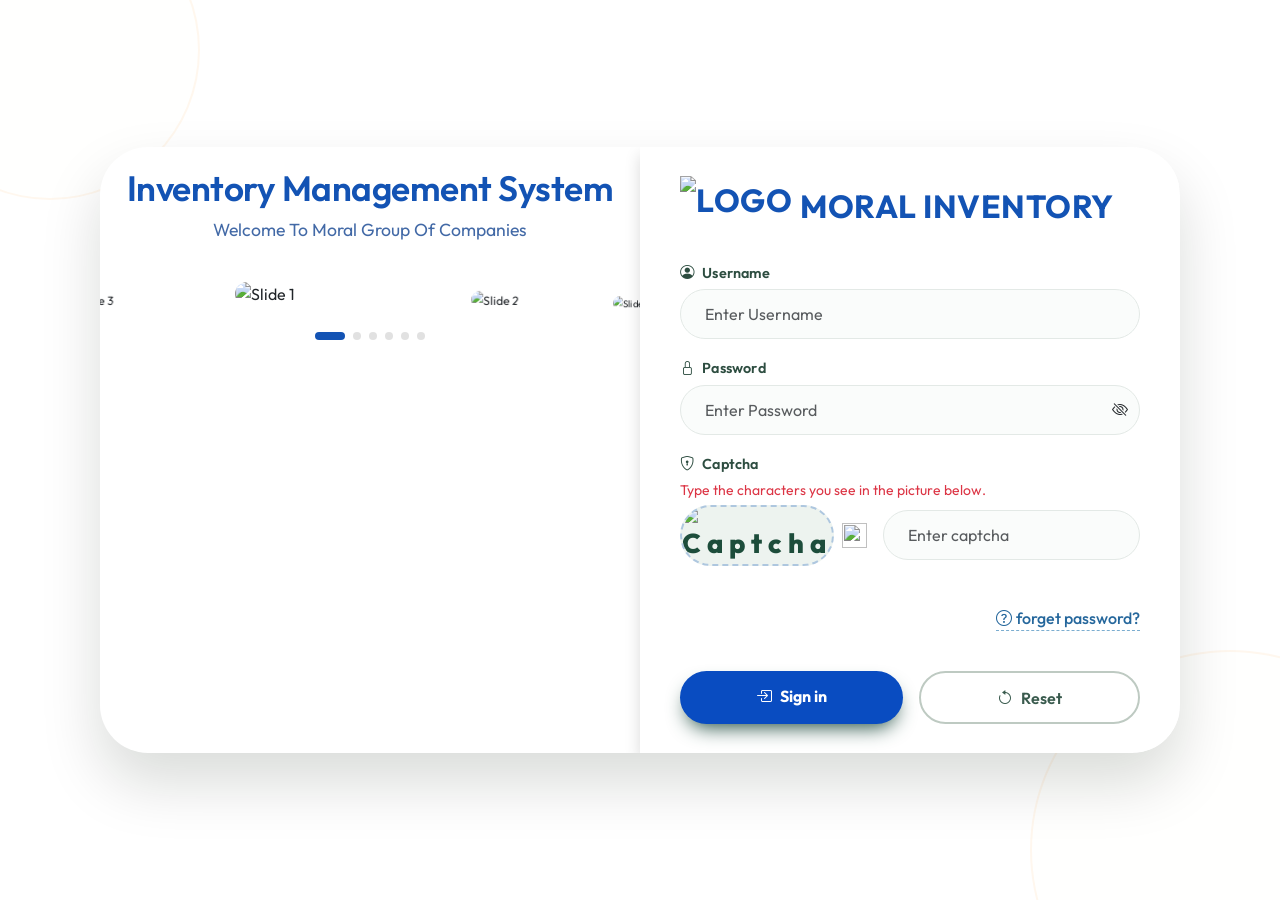
==== index.html @ a0393214 "Create index.html" ====
<!DOCTYPE html>
<html xmlns="http://www.w3.org/1999/xhtml">
<head id="Head1"><meta charset="utf-8" /><meta http-equiv="x-ua-compatible" content="ie=edge" /><title>
	*** SSPL Inventory ***
</title><meta name="viewport" content="width=device-width, initial-scale=1" />

    <!-- Favicon -->
    <link rel="shortcut icon" type="image/x-icon" href="login-assets/favicon.png" />

    <!-- Bootstrap 5.3 CSS -->
    <link href="https://cdn.jsdelivr.net/npm/bootstrap@5.3.2/dist/css/bootstrap.min.css" rel="stylesheet" /><link rel="stylesheet" href="https://cdn.jsdelivr.net/npm/bootstrap-icons@1.11.3/font/bootstrap-icons.min.css" />

    <!-- Google Font: Outfit -->
    <link href="https://fonts.googleapis.com/css2?family=Outfit:wght@300;400;500;600;700&amp;display=swap" rel="stylesheet" />

    <!-- Swiper CSS -->
    <link rel="stylesheet" href="https://cdn.jsdelivr.net/npm/swiper@8/swiper-bundle.min.css" />

    <!-- Custom CSS -->

    <style>
        * {
            font-family: 'Outfit', sans-serif;
        }

        /* body {
            min-height: 100vh;
            background: linear-gradient(135deg, #1249a0 0%, #053251 100%);
            display: flex;
            align-items: center;
            justify-content: center;
            padding: 1.5rem;
            position: relative;
            overflow-x: hidden;
        } */
        body {
            min-height: 100vh;
            /* background: url(bg.jpg); */
            display: flex;
            align-items: center;
            justify-content: center;
            padding: 1rem;
            position: relative;
            overflow-x: hidden;
            /* background-size: cover; */
        }

        .split-card {
            border-radius: 3rem;
            background: white;
            box-shadow: 0 30px 60px rgba(0, 20, 10, 0.15);
            overflow: hidden;
            border: none;
            z-index: 1;
            position: relative;
        }

        /* floating animated shapes (background interest) */
        .shape {
            position: fixed;
            background: rgba(255, 245, 225, 0.05);
            border-radius: 50%;
            backdrop-filter: blur(4px);
            border: 2px solid rgba(255, 215, 170, 0.2);
            animation: float 20s infinite ease-in-out;
            z-index: 0;
        }

        .login:before {
            content: "";
            width: 100%;
            height: 91px;
            position: absolute;
            top: -12px;
            right: 0;
            background: url(login-assets/img-6.png) top left repeat;
            /*background: url(https://moralwinner.com/newdesign/assets/img/img-6.png) top left repeat;*/
            background-size: cover;
            /* z-index: 1; */
            border-radius: 30px 30px 0 0;
        }

        .shape1 {
            width: 300px;
            height: 300px;
            top: -100px;
            left: -100px;
            animation-delay: -2s;
        }

        .shape2 {
            width: 400px;
            height: 400px;
            bottom: -150px;
            right: -150px;
            animation-duration: 25s;
            animation-delay: -5s;
        }

        .shape3 {
            width: 200px;
            height: 200px;
            top: 40%;
            left: 70%;
            animation-duration: 18s;
            background: rgba(240, 210, 170, 0.03);
        }

        .swiper-slide img {
            border-radius: 15px;
        }

        @keyframes float {

            0%, 100% {
                transform: translate(0, 0) scale(1);
            }

            25% {
                transform: translate(40px, -30px) scale(1.05);
            }

            50% {
                transform: translate(-20px, 40px) scale(0.98);
            }

            75% {
                transform: translate(30px, 20px) scale(1.02);
            }
        }

        /* left column — image slider */
        .slider-col {
            /* background: #1e2f2b; */
            min-height: 550px;
            position: relative;
            border-radius: 2rem 0 0 2rem;
            padding: 0;
        }

        .carousel,
        .carousel-inner,
        .carousel-item {
            height: 100%;
            width: 100%;
            border-radius: inherit;
        }

        .carousel-item {
            background-size: cover;
            background-position: center;
        }

            .carousel-item::before {
                content: '';
                position: absolute;
                top: 0;
                left: 0;
                width: 100%;
                height: 100%;
                background: linear-gradient(145deg, rgb(0 21 40 / 50%) 0%, rgba(0, 20, 10, 0.7) 100%);
                z-index: 1;
            }

        .carousel-caption-custom {
            /* position: absolute;
            top: 0;
            left: 0;
            right: 0;
            bottom: 0;
            z-index: 3;
            color: white; */
            text-align: center;
            padding: 20px;
            /* width: 100%;
            height: 100%; */
            display: flex;
            align-items: center;
            justify-content: center;
        }

            .carousel-caption-custom h3 {
                font-weight: 600;
                font-size: 2.2rem;
                /* text-shadow: 0 4px 12px rgba(0, 0, 0, 0.4); */
                letter-spacing: -0.5px;
                color: #1353b4;
            }

            .carousel-caption-custom p {
                font-size: 1.1rem;
                opacity: 0.9;
                /* text-shadow: 0 2px 6px black; */
                color: #2e599d;
            }

        .carousel-indicators {
            z-index: 4;
        }

            .carousel-indicators [data-bs-target] {
                width: 12px;
                height: 12px;
                border-radius: 50%;
                background-color: rgba(255, 255, 255, 0.5);
                border: none;
                margin: 0 6px;
            }

            .carousel-indicators .active {
                background-color: #ffb77c;
                transform: scale(1.2);
            }

        /* right column form */
        .form-col {
            padding: 1.8rem 2.5rem;
            background: white;
            border-radius: 0 2rem 2rem 0;
        }

        .form-label {
            font-weight: 600;
            font-size: 0.9rem;
            color: #2d4d40;
            margin-bottom: 0.3rem;
            letter-spacing: 0.2px;
        }

        .input-glass {
            border: 1.5px solid #e3e9e6;
            border-radius: 60px;
            padding: 0.75rem 1.5rem;
            background: #fafcfb;
            transition: 0.2s;
        }

            .input-glass:focus {
                border-color: #3582b9;
                box-shadow: 0 0 0 5px rgb(130 154 176 / 20%);
                background: white;
            }

        .btn-sign, .btn-sign:focus {
            background: #094cc1;
            border: none;
            border-radius: 60px;
            padding: 0.85rem 1.8rem;
            font-weight: 700;
            color: white;
            transition: 0.15s;
            box-shadow: 0 10px 20px -7px #1f4c3f;
        }

            .btn-sign:hover {
                background: #194587;
                transform: translateY(-2px);
                box-shadow: 0 18px 25px -8px #215278;
                color: white;
            }

        .btn-reset {
            background: transparent;
            border: 2px solid #becac2;
            border-radius: 60px;
            padding: 0.8rem 1.8rem;
            font-weight: 600;
            color: #3a5b4e;
            transition: 0.15s;
        }

            .btn-reset:hover {
                border-color: #12548e;
                background: #e8f6ff;
            }

        .captcha-box {
            background: #edf3ef;
            border-radius: 60px;
            /* padding: 0.7rem 1.8rem; */
            font-family: 'Courier New', monospace;
            font-weight: 800;
            font-size: 1.7rem;
            letter-spacing: 6px;
            border: 2px dashed #aec7df;
            color: #1d4d3b;
            display: inline-block;
            overflow: hidden;
        }

        .forget-link {
            color: #25679c;
            font-weight: 500;
            text-decoration: none;
            border-bottom: 1px dashed #7badd0;
        }

            .forget-link:hover {
                color: #1f4c3f;
                border-bottom-style: solid;
            }

        .brand-head {
            font-weight: 700;
            color: #1353b4;
            font-size: 2rem;
            letter-spacing: 0.5px;
            text-transform: uppercase;
            display: flex;
            align-items: center;
        }

        hr {
            opacity: 0.3;
        }

        @media (max-width: 767px) {
            .form-col {
                padding: 1.8rem 1.5rem;
            }

            body {
                display: block;
            }

            .brand-head {
                font-size: 1.5rem;
            }
        }

        @media (min-width: 1200px) {
            .login-container {
                max-width: 1080px;
            }
        }

        .swiper {
            width: 100%;
            /* padding-top: 50px; */
            padding-bottom: 50px;
        }

        .swiper-pagination-bullet {
            background: #696969;
            transition: all 0.5s ease 0s;
            border-radius: 8px;
        }

        .swiper-pagination-bullet-active {
            background: #1353b4;
            width: 30px;
        }

        .bg-video {
            position: fixed;
            width: 100%;
            top: 0;
            height: 100%;
            object-fit: cover;
            filter: brightness(0.5) blur(1px);
            bottom: 0;
            left: 0;
            right: 0;
        }
    </style>

    <!-- jQuery -->
    <script src="https://code.jquery.com/jquery-3.6.0.min.js"></script>

    <!-- Custom scripts -->
    <script src="js/jquery-1.9.1.min.js" type="text/javascript"></script>
      <script language="javascript" type="text/javascript">
          var message = "Sorry! Right click is not allowed";
          function clickIE4() { if (event.button == 2) { alert(message); return false; } }
          function clickNS4(e) {
              if (document.layers || document.getElementById && !document.all) {
                  if (e.which == 2 || e.which == 3) { alert(message); return false; }
              }
          }
          if (document.layers) { document.captureEvents(Event.MOUSEDOWN); document.onmousedown = clickNS4; }
          else if (document.all && !document.getElementById) { document.onmousedown = clickIE4; }
          document.oncontextmenu = new Function("alert(message);return false")
    </script>
    <script language="javascript" type="text/javascript" src="Script/MD5New.js"></script>
    <script language="JavaScript" type="text/javascript">
        javascript: window.history.forward(1);
        function noBack() {
            window.history.forward();
        }
    </script>
</head>
<body>
    <form method="post" action="./ServiceLogin.aspx" onsubmit="javascript:return WebForm_OnSubmit();" onkeypress="javascript:return WebForm_FireDefaultButton(event, 'btn_SignIn')" id="Form1">
<div class="aspNetHidden">
<input type="hidden" name="__EVENTTARGET" id="__EVENTTARGET" value="" />
<input type="hidden" name="__EVENTARGUMENT" id="__EVENTARGUMENT" value="" />
<input type="hidden" name="__VIEWSTATE" id="__VIEWSTATE" value="/wEPDwUJODY2OTM1Njg3D2QWAgIDD2QWBAIDDw8WAh4EVGV4dAXtBuCknOCkryDgpK7gpYvgpLDgpLIgIQ0KIA0KDQrgpIbgpKog4KS44KSt4KWAIOCkleCliyDgpLjgpYLgpJrgpL/gpKQg4KSV4KS/4KSv4KS+IOCknOCkvuCkpOCkviDgpLngpYgg4KSV4KS/IOCkhuCkquCkleCliyBJbnZlbnRvcnkg4KSU4KSwIFNoaW5lLCDgpKbgpYvgpKjgpYvgpIIg4KS44KWJ4KSr4KWN4KSf4KS14KWH4KSv4KSwIOCkj+CkleCljeCkuOClh+CkuCDgpJXgpLDgpKjgpYcg4KSV4KWHIOCksuCkv+CkjyDgpKbgpYsg4KSy4KS/4KSC4KSVIOCkpuCkv+CkjyDgpJfgpI8g4KS54KWILCDgpJzgpL/[base64]/[base64]/YsKhT68DlNOARPE8rYlJgX214jcNPKi23/3noR0WM=" />
</div>

<script type="text/javascript">
//<![CDATA[
var theForm = document.forms['Form1'];
if (!theForm) {
    theForm = document.Form1;
}
function __doPostBack(eventTarget, eventArgument) {
    if (!theForm.onsubmit || (theForm.onsubmit() != false)) {
        theForm.__EVENTTARGET.value = eventTarget;
        theForm.__EVENTARGUMENT.value = eventArgument;
        theForm.submit();
    }
}
//]]>
</script>


<script src="/WTSInventory/WebResource.axd?d=piAejcHdjLfwxJ-rfSo3nEzqO12GICpPM805HfNL0CnsFTlAWOaZc9FWip0pqq8hoze128wOEhcwG6TwIvjgiEyhSEbVFo1RMrXOg3eK5iE1&amp;t=638914563140000000" type="text/javascript"></script>


<script src="/WTSInventory/ScriptResource.axd?d=I7uL5NjOg375CBTEepg9fvmaQqWOHUjvl4bCG3MJJ-IBB0JK8Zhq9h3B4Idqf4sMpK7enmOstn5lqjzHMnZfYxEemTahTPqrvriptlY7vclGgSiFRUu_Gv64ADinKV_EIqchqrPV93Dld082aVd4VxjJVFF3tU6lGdkgrwjuh1U1&amp;t=fffffffffd875b97" type="text/javascript"></script>
<script src="/WTSInventory/ScriptResource.axd?d=KS7rcR6cFrAcwb59rREZpFr2GUiswJhvVfORbzWEg-17DVh9gGpkck42sUKCKFWSR4NjPfqc8OqgY28XPR9F-OPY3clRKNSeQITzPHbOvu1Bwf7bSVuMbNvthyVJInKJG1hS8THjBZdZHvCk5TNbuA2&amp;t=7c776dc1" type="text/javascript"></script>
<script type="text/javascript">
//<![CDATA[
if (typeof(Sys) === 'undefined') throw new Error('ASP.NET Ajax client-side framework failed to load.');
//]]>
</script>

<script src="/WTSInventory/ScriptResource.axd?d=lkLGTh0uIWux4usFgnvl6QtgReW-vGvYAdr55HfZG3L9EJe7eglgP_JehGrYG99lPkTVUnATxNmgeyQ2nXTmT_DjENBnRAwScxvWev1R_z9Gwf1_1pZQ3wJVYGROxKIpMJ-IWgEpQdaCD3hHMTiEVA2&amp;t=7c776dc1" type="text/javascript"></script>
<script src="/WTSInventory/ScriptResource.axd?d=Xs2-2BOwlRsm7F5I9ma1Pa9tR5tAamv8zKQr2W7HWRg63Li3mh9z4FmdpZAe68S0vymE8auWNtVMlIagsi6m0InlIOB-ZysdSrgS37G98FJFKU5yPNG2qcNmZMOmkxmZZSXwM6f-h6uuSH5jFkGxYg2&amp;t=7c776dc1" type="text/javascript"></script>
<script src="/WTSInventory/ScriptResource.axd?d=L9hRL6sQKv2o5TzGxwnwSPzPJ-xO-5PRo78gd-DhdRH4s_4KBk3-TzzdShEW_tjfhdeZvS7k04mFZf2U45-9cZlmZtu7-8xkch_cQopOTEAXJ7xmHGzS_bvjGHx4fCcgmbO4802Yk_QlmkSdNA650g2&amp;t=7c776dc1" type="text/javascript"></script>
<script src="/WTSInventory/ScriptResource.axd?d=nC1TUKd0d8nDumv0tiCV1x5wN-viPdyamibBcuX5AZXvWs18ZctOuOAf1b_N58c5XXCEaYK7hnilOMFWN72QAnvUHM913cPwhy2trErdS5fQHlcrkse8ezuybOniWkjPWAavk8pTyE-vsJOvJ0_DYQ2&amp;t=7c776dc1" type="text/javascript"></script>
<script src="/WTSInventory/ScriptResource.axd?d=qu1MUFJFltAKlKGgxz_XGqZHewe0nZxGxdd-kmRIBrimZFmEmfe5X-QugrLyAuBH82gp4sJ20isJRIx7Z87ePurgvAKiS2amr1zhxyzKoihf4R9gtxWbosECReJCDup299lKKT-2poNge9o7nD97TQ2&amp;t=7c776dc1" type="text/javascript"></script>
<script src="/WTSInventory/ScriptResource.axd?d=eX0GuzdwEqqnIHlYvpS4Bk5_Ev38bCi7UWjYaZcJlbDfhynoYFA-AUXY3lE4P-d0uIkhOSzA9r0RMHeLcKZ5L4Q5BhQ4wGGq_1jhvy7JfiR6bBW50KrfbvAD6CDeG2v_OEy53aelrGtZyVIkrANMwiy8OqApO9XaQlSUNuAUczE1&amp;t=7c776dc1" type="text/javascript"></script>
<script src="/WTSInventory/ScriptResource.axd?d=rxtx0cf38Cn1JoY7vR8gayE4a8X19SNqJgnn19XchtgNKikdSRc1FTHkhidGf2RGV2yzN1qwWaVpwHjwxg_iZwLpFa3_-Y186S1w5dbOo-CyWJQ2kaEBxQBm4akN4NhdYx50YkfPwt7r7yjX9d6Q4itJI1ZZm1cKy385Fs6B0hs1&amp;t=7c776dc1" type="text/javascript"></script>
<script src="/WTSInventory/ScriptResource.axd?d=zAJDmMySWoOy7zAU396GNTWArfnvrdG913_SqGe5pR3rk77s9bNoLfKixRKpYBf-FK-dJv2fsflLzRm4y5QySgUoON_rNBxWvVyDXnlEpIfQ9XkD30y1dF46XlFhOUKDvgw42085Iy4JayLNfaqztGS9mrR6ohS_fVY02rdF8bg1&amp;t=7c776dc1" type="text/javascript"></script>
<script src="/WTSInventory/ScriptResource.axd?d=PS2M-V_BfeWPXPWzc4WkxMulDnd4WcR88ZM4iUN5y4nEa6_MKrhFYR7oIVLYTg84CsTRU7ATaTNhv0rX5IHFbODCWUGtrDLYG-oMqg_8DnAElT54PlVTi9ZDrHU4-fVVMvKjgo8HtmQBSu5lqmbaiPb5aGwCLRrVZVuJjXq9yiQ1&amp;t=7c776dc1" type="text/javascript"></script>
<script src="/WTSInventory/ScriptResource.axd?d=yBuw8G6oA8i4P014PRF6ChALeSLLIptdob-PbAtXuHNSZCgqp8ysAV9gIozfZ86VfDfYDvWKNNRt7_nxJpEiJeolpnGlDLKjJbC08L8qmdJDO3xunmmcSnPdHjPp3OVfbQX_Nian1_5K6WGCbkmhPwj9MBAr2H7guoadHckd1ko1&amp;t=7c776dc1" type="text/javascript"></script>
<script src="/WTSInventory/ScriptResource.axd?d=34cUAsUokgZgom7PzNWsJlBXzZWASfYErULAVoOXpVYjB00LbPhS_pVjLgMwwgP5rt-OxDT1GsYx9YxReB5SN6bWjdpy5lrRKOrcgcXxYrfIAiH_I44nTb4r27zxv2B-SoU1PkHLPbPyl-5-UPhvdtV-OXDpDZ4kM6otybTE8p01&amp;t=7c776dc1" type="text/javascript"></script>
<script src="/WTSInventory/ScriptResource.axd?d=NP5NLI_mLdWtj5eEcgT4tGHneIXJZgnsB1mLh0ebIyxM6hItAp-IUxfSbh_y0efLOkTq2h9XOByaKA4u0ae3LzQWDHnSecEX4hnXos42axLktbu1lIH3GKnWV4MdbmMtMW4M_84kIJdyem5kJ1Vz7kljXrv70a5SWbXoiyqn--k1&amp;t=7c776dc1" type="text/javascript"></script>
<script src="/WTSInventory/WebResource.axd?d=MdzA0jYQMcwVTfy6dlPmMXoKThB8rV2WE8h1eenucQI9-LSIoC4T9U50GSq2dQUt0VTa3HzfKcr_GrroN2hiSJPG2LJNPOw2gIYKru4o4w41&amp;t=638914563140000000" type="text/javascript"></script>
<script type="text/javascript">
//<![CDATA[
function WebForm_OnSubmit() {
if (typeof(ValidatorOnSubmit) == "function" && ValidatorOnSubmit() == false) return false;
return true;
}
//]]>
</script>

<div class="aspNetHidden">

	<input type="hidden" name="__VIEWSTATEGENERATOR" id="__VIEWSTATEGENERATOR" value="A53FFAF5" />
	<input type="hidden" name="__EVENTVALIDATION" id="__EVENTVALIDATION" value="/wEdABDiLZcv9rvyTns5ENyjtsvXepRWkK7F0cJ07W8SmllpC0J0yJWcqvi8e69cDXV7Jit3y5wtet+nbVQn/Hmxej9W0XzMnWtdrL8G+wYpHX1i+wfyRlF5cO1SJkkPjrOyUd0OWbhWJFKPwg6Yz6/N8eZ9orisWzztD1CGMJhV3RdzA2THwN5KXpfJL2ZV1Sre2TL35POyUvG3Wagpw/O385EqM9KW7XpjHhBuINT5110rU7MQJVhkDNOfh/2PQdH2pW2Zf5MUp2golT/J9ICuDcwjDVFVg8cTjNrN+/PuDCUb0HI7ajb2ipvNiwTjCPxSFqwJlS2Y+xnf1lTpVsTt8/FJIhB64cwWJhrL3tNdHZBwYJao2Qfs/xvk/H3KFrkBDXA=" />
</div>
        <script type="text/javascript">
//<![CDATA[
Sys.WebForms.PageRequestManager._initialize('ScriptManager1', 'Form1', ['tUpdatePanel2','UpdatePanel2'], [], [], 90, '');
//]]>
</script>


        <!-- Hidden fields and panels -->
        
        <span id="lblNews" style="color:Red;"></span>

        <!-- Background Video -->
        <video autoplay muted loop class="bg-video" poster="login-assets/thumb.jpg">
            <source src="login-assets/inventoryvid.mp4" type="video/mp4">
        </video>

        <!-- Floating Shapes -->
        <div class="shape shape1"></div>
        <div class="shape shape2"></div>
        <div class="shape shape3"></div>

        <!-- Password Change Panel (Hidden by default) -->
        <div style="display: none;">
            <div id="pnl_SearchPo" class="modalPopup" style="border-color:Black;border-width:1px;border-style:solid;font-size:12px;width:400px;font-family: 'Lucida Sans Unicode'; min-height: 250px;">
	
                <table cellpadding="3" cellspacing="0" width="100%" style="margin-top: 30px;">
                    <tr>
                        <td>
                            <table>
                                <tr>
                                    <td colspan="3" style="color: red">
                                        <b>Please change your password to proceed.</b>
                                    </td>
                                </tr>
                                <tr>
                                    <td></td>
                                    <td align="right">Old Password :</td>
                                    <td align="left">
                                        <input name="txtOldPassword" type="password" id="txtOldPassword" class="form-control" />
                                    </td>
                                </tr>
                                <tr>
                                    <td></td>
                                    <td align="right">New Password :</td>
                                    <td align="left">
                                        <input name="txtNewPassword" type="password" id="txtNewPassword" class="form-control" />
                                    </td>
                                </tr>
                                <tr>
                                    <td></td>
                                    <td align="right">Confirm Password :</td>
                                    <td align="left">
                                        <input name="txtConfirmPass" type="password" id="txtConfirmPass" class="form-control" />
                                        <span id="CompareValidator2" class="text-danger" style="visibility:hidden;">Password Not Match!</span>
                                    </td>
                                </tr>
                                <tr>
                                    <td align="center" colspan="3">
                                        <span id="lblMsgPass" style="color:Red;font-weight:bold;"></span>
                                    </td>
                                </tr>
                                <tr>
                                    <td colspan="3" align="center">
                                        <input type="submit" name="btnSubmitPass" value="Submit" id="btnSubmitPass" disabled="disabled" class="aspNetDisabled btn btn-primary" />&nbsp;
                                        <input type="submit" name="btnCancelPass" value="Cancel" onclick="javascript:WebForm_DoPostBackWithOptions(new WebForm_PostBackOptions(&quot;btnCancelPass&quot;, &quot;&quot;, true, &quot;&quot;, &quot;&quot;, false, false))" id="btnCancelPass" class="btn btn-secondary" />
                                    </td>
                                </tr>
                            </table>
                        </td>
                    </tr>
                </table>
            
</div>
        </div>

        <div class="paral d-none" style="position: relative; text-align: center; display: flex; justify-content: center;">
            <p style="color: white; background: black; margin: 0; width: 82%; border-radius: 10px; font-size: 17px;">
                अगर फिर भी समस्या बनी रहती है, तो यह हो सकता है कि वेबसाइट का अपना सर्वर डाउन हो, ऐसे में आपको कुछ समय इंतज़ार करना होगा।
            </p>
        </div>

        <!-- Main Login Container -->
        <div class="container login-container p-0">
            <div class="row split-card g-0">
                <!-- Left Column - Image Slider -->
                <div class="col-md-6 slider-col d-none d-md-block position-relative">
                    <div class="carousel-caption-custom">
                        <div>
                            <h3>Inventory Management System</h3>
                            <p>Welcome To Moral Group Of Companies</p>
                        </div>
                    </div>
                    <div class="swiper" id="testimonial">
                        <div class="swiper-wrapper">
                            <div class="swiper-slide">
                                <img src="login-assets/slider/img1.jpg" alt="Slide 1" class="img-fluid"/>
                            </div>
                            <div class="swiper-slide">
                                <img src="login-assets/slider/img2.jpg" alt="Slide 2" class="img-fluid"/>
                            </div>
                            <div class="swiper-slide">
                                <img src="login-assets/slider/img3.jpg" alt="Slide 3" class="img-fluid"/>
                            </div>
                             <div class="swiper-slide">
                                <img src="login-assets/slider/img4.jpg" alt="Slide 3" class="img-fluid"/>
                            </div>
                             <div class="swiper-slide">
                                <img src="login-assets/slider/img5.jpg" alt="Slide 3" class="img-fluid"/>
                            </div>
                             <div class="swiper-slide">
                                <img src="login-assets/slider/img6.jpg" alt="Slide 3" class="img-fluid"/>
                            </div>
                        </div>
                        <div class="swiper-pagination"></div>
                    </div>
                </div>

                <!-- Right Column - Login Form -->
                <div class="col-md-6 form-col d-flex flex-column justify-content-center login shadow position-relative">
                    <div class="mb-4">
                        <span class="brand-head z-1 position-relative">
                            <img src="login-assets/morallogo.png" height="60" class="me-2" alt="Logo" />Moral Inventory
                        </span>
                    </div>

                    

                    <!-- Username -->
                    <div class="mb-3">
                        <label class="form-label"><i class="bi bi-person-circle me-2"></i>Username</label>
                        <input name="txtUserId" type="text" maxlength="30" id="txtUserId" tabindex="1" class="form-control input-glass" placeholder="Enter Username" />
                        <input type="hidden" name="hfuid" id="hfuid" />
                    </div>

                    <!-- Password -->
                    
                    <div class="mb-3">
                        <label class="form-label"><i class="bi bi-lock me-2"></i>Password</label>
                        <input name="wtshdnet" type="hidden" id="wtshdnet" />
                        <input name="wrongCount" type="hidden" id="wrongCount" value="0" />

                        <!-- Manually add wrapper -->
                        <div class="position-relative">
                            <input name="txtPwd" type="password" maxlength="80" id="txtPwd" tabindex="2" class="form-control input-glass" placeholder="Enter Password" style="padding-right: 40px;" />
                            <i class="bi bi-eye-slash" style="position: absolute; right: 12px; top: 50%; transform: translateY(-50%); cursor: pointer; z-index: 10;"
                                onclick="togglePassword(this)"></i>
                        </div>
                    </div>

                    <!-- Confirm Password (Visible only when needed) -->
                    

                    <!-- Financial Year -->
                    

                    <!-- Captcha -->
                    <div id="tblCatcha" class="mb-4">
                        <label class="form-label"><i class="bi bi-shield-lock me-2"></i>Captcha</label>
                        <p class="text-danger mb-1 small">Type the characters you see in the picture below.</p>
                        <div class="d-md-flex align-items-center gap-3 mb-2">
                            <div id="UpdatePanel2" class="d-flex align-items-center">
	

                                    <span class="captcha-box">
                                        <img src="JpegImage1.aspx" id="chapthca" alt="Captcha" style="max-width: 180px; height: auto;" />

                                    </span>
                                    <input type="image" name="ImgBtnRefreshChapthca" id="ImgBtnRefreshChapthca" class="ms-2" src="images/Refresh.png" onclick="javascript:WebForm_DoPostBackWithOptions(new WebForm_PostBackOptions(&quot;ImgBtnRefreshChapthca&quot;, &quot;&quot;, true, &quot;&quot;, &quot;&quot;, false, false))" style="height:25px;width:25px;" />
                                
</div>
                            <div class="flex-fill mt-md-0 mt-3">
                                <input name="txtCaptcha" type="text" maxlength="6" id="txtCaptcha" tabindex="4" class="form-control input-glass" autocomplete="off" placeholder="Enter captcha" />
                            </div>
                        </div>
                    </div>

                    <!-- Forget Password Link -->
                    <div class="d-flex justify-content-end align-items-center mt-2 mb-4">
                        <a id="lnkForPass" title="Sends Password To Your Mobile No." class="forget-link" href="javascript:WebForm_DoPostBackWithOptions(new WebForm_PostBackOptions(&quot;lnkForPass&quot;, &quot;&quot;, true, &quot;&quot;, &quot;&quot;, false, true))">
                            <i class="bi bi-question-circle me-1"></i>forget password?
                        </a>
                    </div>

                    <!-- Sign In & Reset Buttons -->
                    <div class="d-flex flex-column flex-sm-row gap-3 mt-3">
                        <a onclick="return conversion(txtPwd,txtUserId);" id="btn_SignIn" class="btn btn-sign flex-fill" href="javascript:WebForm_DoPostBackWithOptions(new WebForm_PostBackOptions(&quot;btn_SignIn&quot;, &quot;&quot;, true, &quot;&quot;, &quot;&quot;, false, true))"><i class="bi bi-box-arrow-in-right me-2"></i>Sign in</a>
                        <a id="btn_Reset" class="btn btn-reset flex-fill" href="javascript:WebForm_DoPostBackWithOptions(new WebForm_PostBackOptions(&quot;btn_Reset&quot;, &quot;&quot;, true, &quot;&quot;, &quot;&quot;, false, true))">
                            <i class="bi bi-arrow-counterclockwise me-2"></i>Reset
                        </a>
                    </div>

                    <!-- Modal Popup Extender -->
                    
                    
                </div>
            </div>
        </div>
    
<script type="text/javascript">
//<![CDATA[
var Page_Validators =  new Array(document.getElementById("CompareValidator2"));
//]]>
</script>

<script type="text/javascript">
//<![CDATA[
var CompareValidator2 = document.all ? document.all["CompareValidator2"] : document.getElementById("CompareValidator2");
CompareValidator2.controltovalidate = "txtConfirmPass";
CompareValidator2.errormessage = "Password Not Match!";
CompareValidator2.evaluationfunction = "CompareValidatorEvaluateIsValid";
CompareValidator2.controltocompare = "txtNewPassword";
CompareValidator2.controlhookup = "txtNewPassword";
//]]>
</script>


<script type="text/javascript">
//<![CDATA[

var Page_ValidationActive = false;
if (typeof(ValidatorOnLoad) == "function") {
    ValidatorOnLoad();
}

function ValidatorOnSubmit() {
    if (Page_ValidationActive) {
        return ValidatorCommonOnSubmit();
    }
    else {
        return true;
    }
}
        (function() {var fn = function() {Sys.Extended.UI.ModalPopupBehavior.invokeViaServer('modalSearch', false); Sys.Application.remove_load(fn);};Sys.Application.add_load(fn);})();WebForm_AutoFocus('btn_SignIn');
document.getElementById('CompareValidator2').dispose = function() {
    Array.remove(Page_Validators, document.getElementById('CompareValidator2'));
}
//]]>
</script>
</form>

    <!-- Bootstrap JS -->
    <script src="https://cdn.jsdelivr.net/npm/bootstrap@5.3.2/dist/js/bootstrap.bundle.min.js"></script>

    <!-- Swiper JS -->
    <script src="https://cdn.jsdelivr.net/npm/swiper@8/swiper-bundle.min.js"></script>

    <!-- Custom Scripts -->
    

    <!-- Swiper Initialization -->
    <script type="text/javascript">
        $(document).ready(function () {
            var swiper = new Swiper("#testimonial", {
                effect: "coverflow",
                grabCursor: true,
                autoHeight: true,
                centeredSlides: true,
                coverflowEffect: {
                    rotate: 0,
                    stretch: 0,
                    depth: 100,
                    modifier: 4,
                    slideShadows: false
                },
                autoplay: {
                    delay: 1500,
                    disableOnInteraction: false
                },
                pagination: {
                    el: ".swiper-pagination"
                },
                loop: true,
                navigation: false,
                keyboard: {
                    enabled: true
                },
                mousewheel: {
                    thresholdDelta: 70
                },
                breakpoints: {
                    560: { slidesPerView: 1.5 },
                    768: { slidesPerView: 2 },
                    1024: { slidesPerView: 2 }
                }
            });
        });
    </script>

    <!-- Password Conversion Script -->
    <script language="javascript" type="text/javascript">
        function conversion(txtPwd, txtUserId) {
            if (txtPwd.value != "" && txtUserId.value != "") {
                var chars = "0123456789abcdefghiklmnopqrstuvwxyz";
                var string_length = 8;
                var randomstring = '';
                var randomstring1 = '';
                var pass = '';

                for (var i = 0; i < string_length; i++) {
                    var rnum = Math.floor(Math.random() * chars.length);
                    randomstring += chars.substring(rnum, rnum + 1);
                }
                for (var j = 0; j < string_length; j++) {
                    var rnum1 = Math.floor(Math.random() * chars.length);
                    randomstring1 += chars.substring(rnum1, rnum1 + 1);
                }
                for (var j = 0; j < 48; j++) {
                    var rnum1 = Math.floor(Math.random() * chars.length);
                    pass += chars.substring(rnum1, rnum1 + 1);
                }

                var pass1 = txtPwd.value;
                //var passstring = MD5(pass1);
                var passstring = hex_md5(pass1);
                // txtPwd.value = pass;
                var ssplhdnet = document.getElementById("wtshdnet");
                ssplhdnet.value = randomstring + passstring + randomstring1;
                //Converting uid ----------------
                var uidstring = txtUserId.value;

                var ssplhduid = document.getElementById("hfuid");
                ssplhduid.value = randomstring + uidstring;
                //hfuid.value = randomstring + uidstring;

                return true;
            }
            else {
                alert("Please enter Userid and Password")
                return false;
            }
        }
    </script>
    <script type="text/javascript">
        function togglePassword(icon) {
            var input = icon.previousElementSibling; // Gets the input before the icon
            if (input.type === "password") {
                input.type = "text";
                icon.classList.remove("bi-eye-slash");
                icon.classList.add("bi-eye");
            } else {
                input.type = "password";
                icon.classList.remove("bi-eye");
                icon.classList.add("bi-eye-slash");
            }
        }
    </script>

</body>
</html>
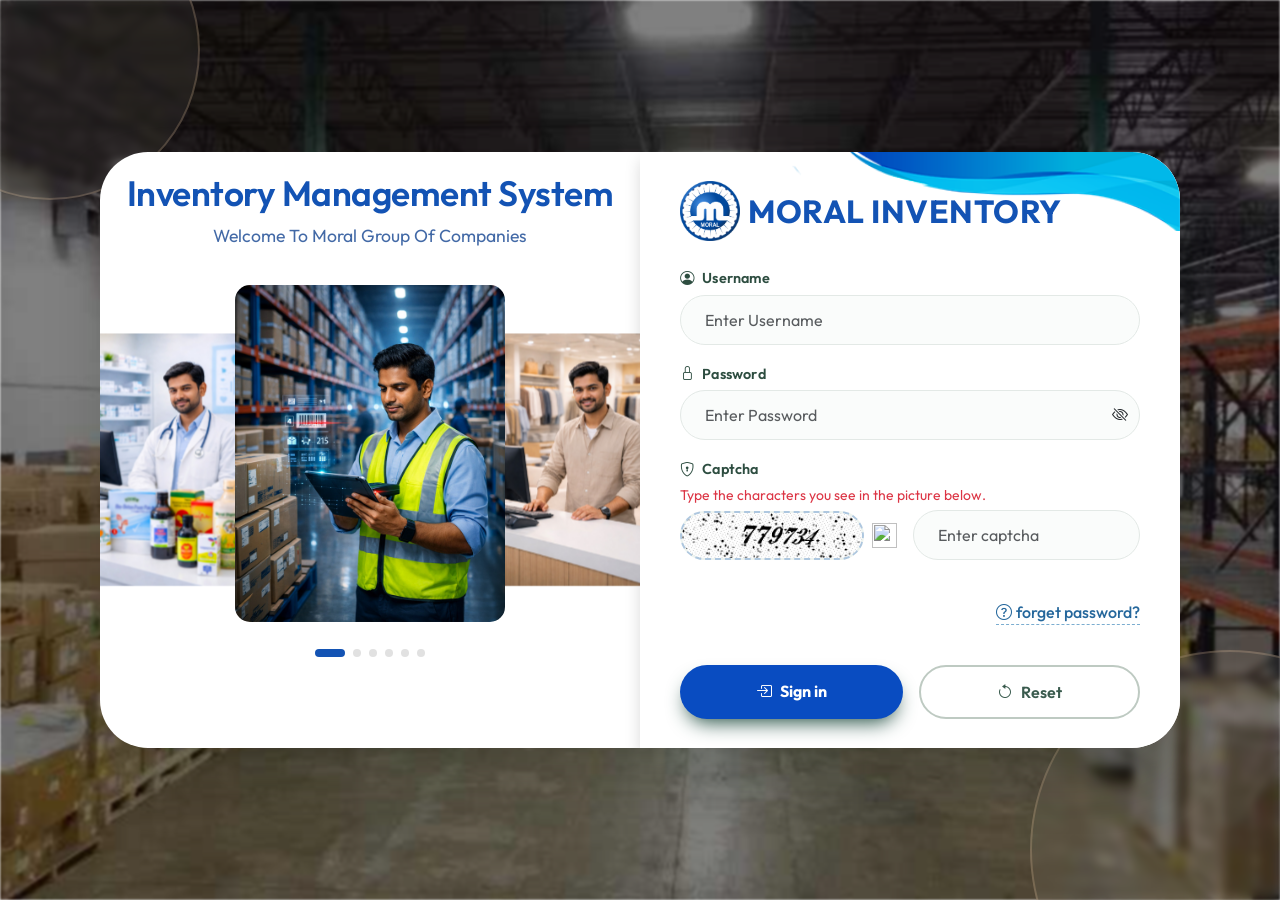
==== commit 83503cb2: "ok" ====
--- a/index.html
+++ b/index.html
@@ -1,6 +1,3 @@
-
-
-
 <!DOCTYPE html>
 <html xmlns="http://www.w3.org/1999/xhtml">
 <head id="Head1"><meta charset="utf-8" /><meta http-equiv="x-ua-compatible" content="ie=edge" /><title>
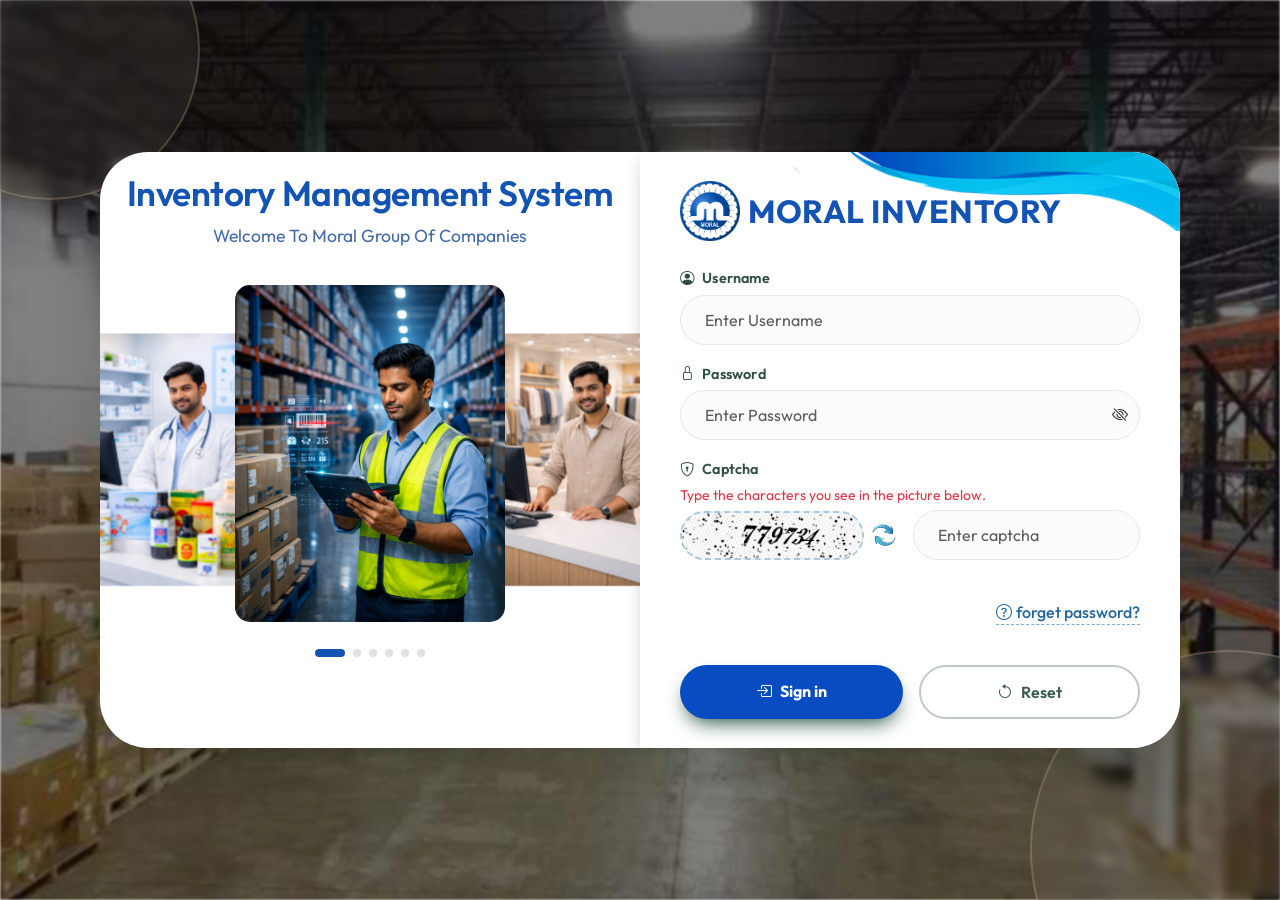
==== commit 7afd6a0e: "Update index.html" ====
--- a/index.html
+++ b/index.html
@@ -637,7 +637,7 @@
 
                     <!-- Sign In & Reset Buttons -->
                     <div class="d-flex flex-column flex-sm-row gap-3 mt-3">
-                        <a onclick="return conversion(txtPwd,txtUserId);" id="btn_SignIn" class="btn btn-sign flex-fill" href="javascript:WebForm_DoPostBackWithOptions(new WebForm_PostBackOptions(&quot;btn_SignIn&quot;, &quot;&quot;, true, &quot;&quot;, &quot;&quot;, false, true))"><i class="bi bi-box-arrow-in-right me-2"></i>Sign in</a>
+                        <a onclick="return conversion(txtPwd,txtUserId);" id="btn_SignIn" class="btn btn-sign flex-fill" href="dashboard.html"><i class="bi bi-box-arrow-in-right me-2"></i>Sign in</a>
                         <a id="btn_Reset" class="btn btn-reset flex-fill" href="javascript:WebForm_DoPostBackWithOptions(new WebForm_PostBackOptions(&quot;btn_Reset&quot;, &quot;&quot;, true, &quot;&quot;, &quot;&quot;, false, true))">
                             <i class="bi bi-arrow-counterclockwise me-2"></i>Reset
                         </a>
